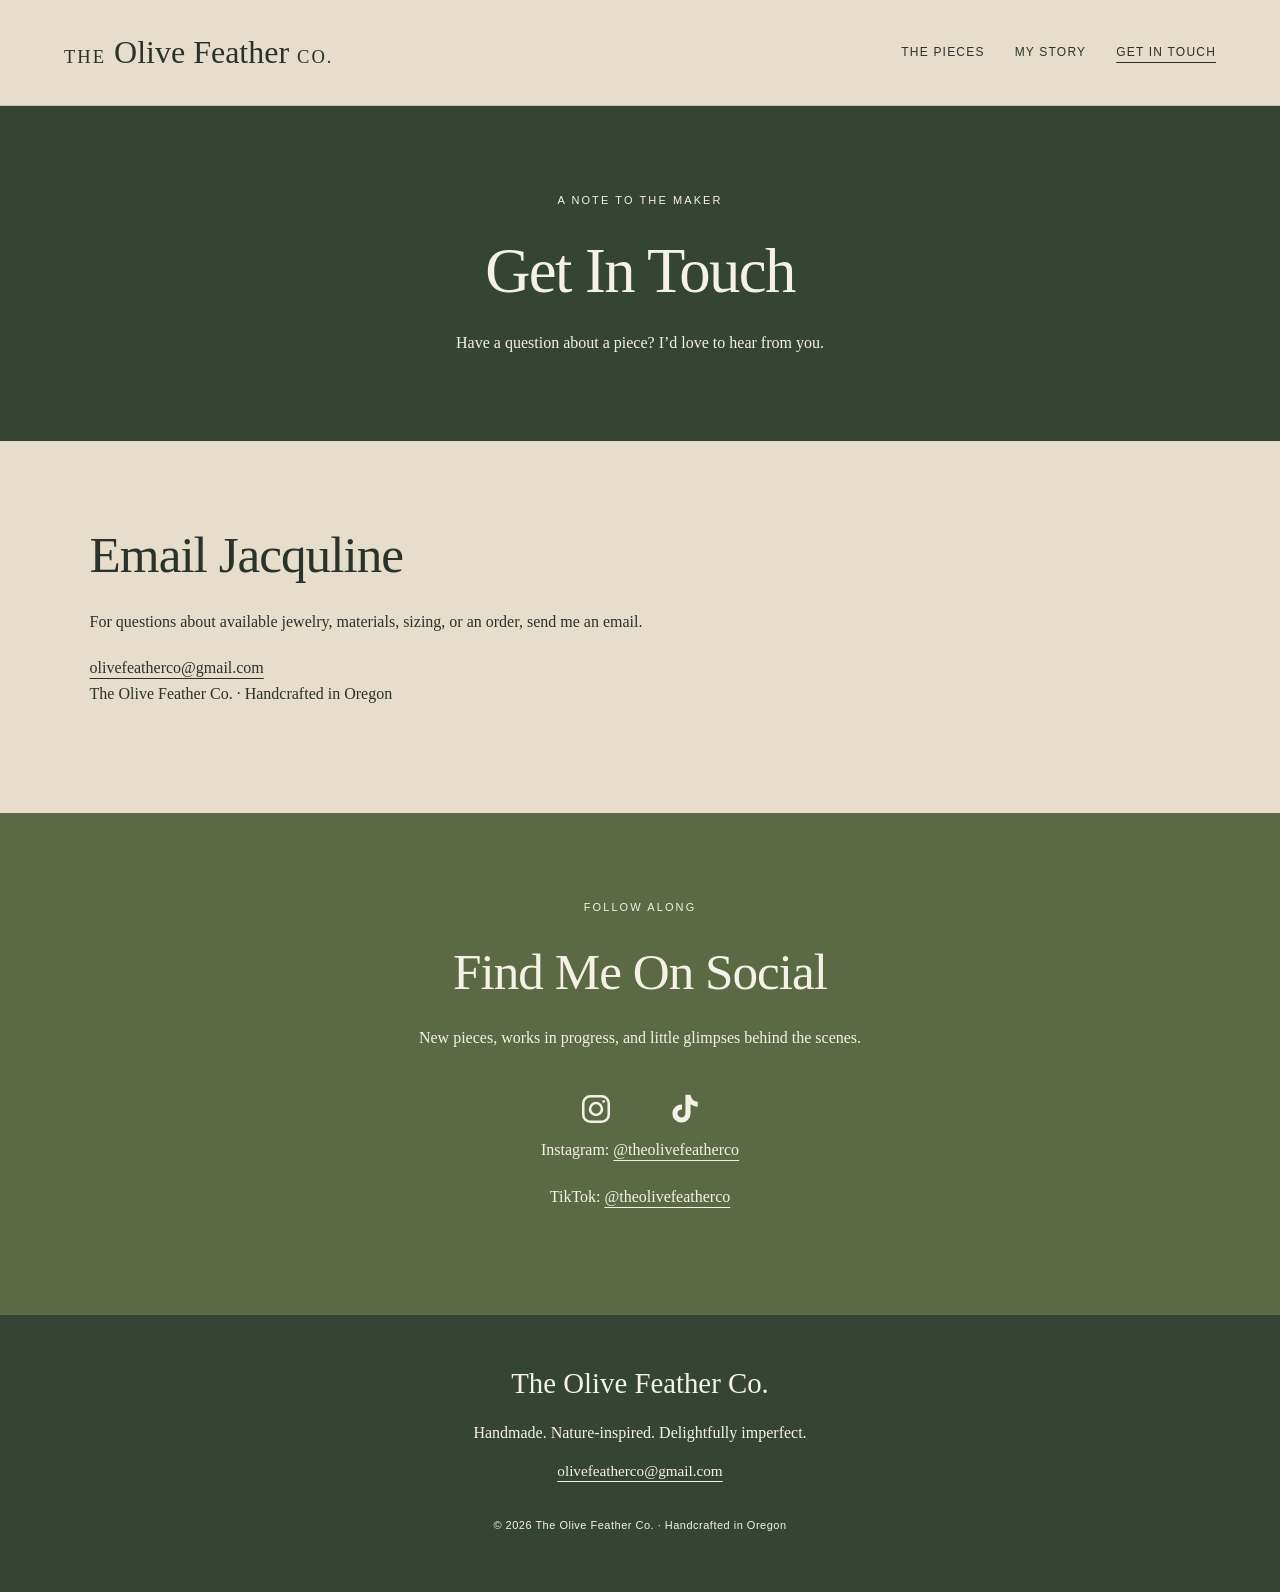
==== contact.html @ 5597ed1b "Add dedicated Get In Touch page with email and social contact links" ====
<!doctype html><html lang="en"><head><meta charset="utf-8"><meta name="viewport" content="width=device-width, initial-scale=1"><meta name="description" content="Get in touch with Jacquline at The Olive Feather Co. Email questions about handmade jewelry or follow along on Instagram and TikTok."><meta name="theme-color" content="#354535"><title>Get In Touch | The Olive Feather Co.</title><link rel="stylesheet" href="styles.css?v=20261002-contact-page"></head><body><a class="skip" href="#main">Skip to main content</a><header class="site-header"><a class="brand" href="index.html" aria-label="The Olive Feather Co. home"><span class="brand-small">THE</span> Olive Feather <span class="brand-small">CO.</span></a><nav aria-label="Main navigation"><a href="index.html#collection">The Pieces</a><a href="story.html">My Story</a><a href="contact.html" aria-current="page">Get In Touch</a></nav></header><main id="main"><section class="story-page-intro"><p class="eyebrow">A Note To The Maker</p><h1>Get In Touch</h1><p>Have a question about a piece? I’d love to hear from you.</p></section><section class="contact-details"><h2>Email Jacquline</h2><p>For questions about available jewelry, materials, sizing, or an order, send me an email.</p><a class="contact-email" href="mailto:olivefeatherco@gmail.com">olivefeatherco@gmail.com</a><p class="contact-location">The Olive Feather Co. · Handcrafted in Oregon</p></section><section class="contact"><p class="eyebrow">Follow Along</p><h2>Find Me On Social</h2><p>New pieces, works in progress, and little glimpses behind the scenes.</p><div class="contact-links">
<a href="https://www.instagram.com/theolivefeatherco/" target="_blank" rel="noopener noreferrer" aria-label="The Olive Feather Co. on Instagram">
<svg viewBox="0 0 24 24" fill="none" stroke="currentColor" stroke-width="1.8" aria-hidden="true"><rect x="3" y="3" width="18" height="18" rx="5"/><circle cx="12" cy="12" r="4.2"/><circle cx="17.4" cy="6.7" r="1" fill="currentColor" stroke="none"/></svg></a>
<a href="https://www.tiktok.com/@theolivefeatherco" target="_blank" rel="noopener noreferrer" aria-label="The Olive Feather Co. on TikTok">
<svg viewBox="0 0 24 24" fill="currentColor" aria-hidden="true"><path d="M16.6 2H13v13.2a2.8 2.8 0 1 1-2.4-2.8V8.8a6.4 6.4 0 1 0 6 6.4V8.7a8.7 8.7 0 0 0 5.1 1.7V6.8A5.1 5.1 0 0 1 16.6 2Z"/></svg></a>
</div><div class="social-handles"><p>Instagram: <a href="https://www.instagram.com/theolivefeatherco/" target="_blank" rel="noopener noreferrer">@theolivefeatherco</a></p><p>TikTok: <a href="https://www.tiktok.com/@theolivefeatherco" target="_blank" rel="noopener noreferrer">@theolivefeatherco</a></p></div></section></main><footer><a class="footer-brand" href="index.html">The Olive Feather Co.</a><p>Handmade. Nature-inspired. Delightfully imperfect.</p><a href="mailto:olivefeatherco@gmail.com">olivefeatherco@gmail.com</a><p class="copyright">© 2026 The Olive Feather Co. · Handcrafted in Oregon</p></footer></body></html>
---- styles.css ----
:root{--forest:#354535;--olive:#5B6A44;--sage:#7A8A6A;--beige:#E6DDCA;--cream:#F6F1E6;--brass:#B08A41;--ink:#293329}*{box-sizing:border-box}html{scroll-behavior:smooth;scroll-padding-top:25px}body{margin:0;background:var(--beige);color:var(--ink);font-family:Georgia,'Times New Roman',serif;line-height:1.65}img{display:block;max-width:100%}a{color:inherit;text-underline-offset:5px}a:focus-visible{outline:3px solid var(--brass);outline-offset:6px}.skip{position:absolute;top:-100px;left:16px;padding:12px;background:var(--cream);z-index:10}.skip:focus{top:16px}.site-header{padding:26px 5%;display:flex;align-items:center;justify-content:space-between;gap:24px;border-bottom:1px solid #35453530}.brand{text-decoration:none;font-size:clamp(1.5rem,2.5vw,2rem);white-space:nowrap}.brand-small{font-size:.58em;letter-spacing:2px}nav{display:flex;gap:30px}nav a{text-decoration:none;font:12px/1.5 Arial,sans-serif;letter-spacing:1.2px;padding:10px 0}nav a:hover,.text-link:hover{color:#566745}p{margin:0 0 20px}.eyebrow{font:11px/1.8 Arial,sans-serif;text-transform:uppercase;letter-spacing:2.1px;margin-bottom:25px}h1,h2,h3{font-weight:400;line-height:1.12;margin:0}h1{font-size:clamp(2.5rem,4.9vw,5rem);letter-spacing:-1.6px}h2{font-size:clamp(2.2rem,4vw,3.8rem);letter-spacing:-1px;margin-bottom:25px}h3{font-size:1.25rem}em{font-weight:400}.hero{display:grid;grid-template-columns:1fr 1fr;background:var(--forest);color:var(--cream);padding:0}.hero-copy{padding:65px 9% 65px 10%;align-self:center}.hero-description{max-width:400px;margin:28px 0;font-size:1.05rem}.hero-photo{position:relative;min-height:700px}.hero-photo img{width:100%;height:100%;position:absolute;inset:0;object-fit:cover;object-position:50% 44%}.photo-note{position:absolute;bottom:25px;left:25px;right:25px;text-align:center;font-style:italic;padding:12px;background:#293329cc;color:var(--cream)}.button{display:inline-flex;align-items:center;gap:24px;text-decoration:none;padding:16px 22px;border:1px solid #e6ddca80;font:11px/1.6 Arial,sans-serif;text-transform:uppercase;letter-spacing:1.5px}.button:hover{background:var(--beige);color:var(--forest)}.ribbon{display:flex;justify-content:center;gap:35px;padding:23px;background:var(--olive);color:var(--cream);font:11px/1.6 Arial,sans-serif;text-transform:uppercase;letter-spacing:2px}section{padding:85px 7%}.section-heading{display:flex;justify-content:space-between;align-items:flex-end;gap:50px;margin-bottom:35px}.section-heading p:last-child{max-width:340px}.section-heading h2{margin-bottom:0}.gallery{display:grid;grid-template-columns:repeat(3,minmax(0,1fr));gap:38px 26px}figure{margin:0}figure img{width:100%;height:auto;aspect-ratio:4/5;object-fit:cover}figcaption{padding:18px 0;border-bottom:1px solid #35453540}figcaption h3{font-size:1.2rem}figcaption p{margin:8px 0 0;font-size:.9rem}.gallery-note{padding:40px 28px;background:var(--olive);color:var(--cream);display:flex;flex-direction:column;justify-content:center}.gallery-note h3{font-size:2.6rem;margin-bottom:25px}.text-link{font-size:.95rem}.gallery-note .text-link:hover{color:var(--beige)}.process{background:var(--forest);color:var(--cream);text-align:center}.process p:not(.eyebrow){max-width:650px;margin:20px auto}.maker{display:grid;grid-template-columns:.85fr 1fr;align-items:center;gap:9%;background:#d5cbb6}.portrait{min-width:0;max-width:360px;justify-self:center}.portrait img{width:100%;height:auto;max-height:480px;object-fit:contain;border-radius:8px}.maker-copy{max-width:510px}.brand-story{display:grid;grid-template-columns:1fr .5fr;align-items:center;gap:8%}.brand-story>div{max-width:640px}.duck{width:270px;max-height:290px;object-fit:contain;justify-self:center}.contact{background:var(--olive);color:var(--cream);text-align:center}.contact>p{max-width:600px;margin-left:auto;margin-right:auto}.contact-links{display:flex;justify-content:center;flex-wrap:wrap;gap:32px;margin-top:30px}.contact-links a{font:12px/1.7 Arial,sans-serif;padding:8px;letter-spacing:1px}footer{padding:45px 7%;text-align:center;background:var(--forest);color:var(--cream)}.footer-brand{font-size:1.8rem;text-decoration:none}footer p{margin:12px 0}footer>a:not(.footer-brand){font-size:.95rem}.copyright{font:11px/1.7 Arial,sans-serif;padding-top:20px;letter-spacing:.5px}@media(min-width:1500px){.hero-copy{padding-left:14%}.hero-photo{min-height:780px}}@media(max-width:950px){.site-header{flex-direction:column;gap:10px}.hero-copy{padding:45px 8%}.hero-photo{min-height:590px}h1{font-size:clamp(2.3rem,5vw,3.5rem)}.gallery{grid-template-columns:repeat(2,minmax(0,1fr))}.section-heading{gap:25px}}@media(max-width:600px){.brand{font-size:1.8rem}nav{gap:22px}.hero{grid-template-columns:1fr}.hero-copy{padding:48px 7%}h1{font-size:clamp(2.5rem,9.5vw,3.5rem)}.desktop-break{display:none}.hero-photo{min-height:0;aspect-ratio:4/5}.hero-photo img{object-position:50% 42%}.ribbon{gap:12px;padding:18px 10px;font-size:9px;letter-spacing:.7px}.section-heading{display:block}.section-heading>p{margin-top:22px}section{padding:55px 6%}.gallery{gap:28px 16px}.gallery-note{grid-column:1/-1;padding:30px}.gallery-note h3{font-size:2.3rem}figcaption h3{font-size:1.05rem}figcaption p{font-size:.8rem}.maker{grid-template-columns:1fr;gap:35px}.portrait{width:min(100%,240px);margin:0 auto}.portrait img{height:auto;max-height:320px}.brand-story{grid-template-columns:1fr;gap:25px}.duck{width:170px}.contact-links{gap:15px}footer>a:not(.footer-brand){overflow-wrap:anywhere}}@media(prefers-reduced-motion:reduce){html{scroll-behavior:auto}}


/* A quieter portrait and alternating, organically framed product stories. */
.portrait img{width:100%;height:auto;aspect-ratio:1;object-fit:cover;object-position:50% 65%;border-radius:0}
.gallery{display:flex;flex-direction:column;gap:56px;max-width:980px;margin:0 auto}
.gallery figure{display:grid;grid-template-columns:minmax(0,1fr) minmax(0,1fr);align-items:center;gap:9%}
.gallery figure img{width:100%;height:auto;aspect-ratio:4/5;object-fit:cover;border-radius:39% 45% 37% 43% / 28% 34% 37% 32%}
.gallery figure:nth-of-type(even) img{grid-column:2;grid-row:1;border-radius:44% 36% 46% 38% / 34% 29% 32% 38%}
.gallery figure:nth-of-type(even) figcaption{grid-column:1;grid-row:1}
.gallery figure:nth-of-type(3n) img{border-radius:36% 43% 39% 46% / 33% 28% 38% 31%}
.gallery figcaption{border:0;padding:20px 0}
.gallery figcaption h3{font-size:clamp(1.4rem,2.6vw,2.2rem);line-height:1.2}
.gallery figcaption p{font-size:1rem;line-height:1.7;margin-top:16px;max-width:320px}
.gallery-note{align-self:center;max-width:620px;width:100%;padding:40px;border-radius:30px 42px 34px 24px}
@media(max-width:600px){
 .gallery{gap:36px}
 .gallery figure{grid-template-columns:minmax(0,1.1fr) minmax(0,1fr);gap:7%}
 .gallery figure:nth-of-type(even){grid-template-columns:minmax(0,1fr) minmax(0,1.1fr)}
 .gallery figcaption{padding:8px 0}
 .gallery figcaption h3{font-size:clamp(1rem,4.4vw,1.3rem)}
 .gallery figcaption p{font-size:.85rem;line-height:1.5;margin-top:10px}
 .gallery-note{padding:28px}
 .portrait img{max-height:240px}
}

/* A lighter beige distinguishes the frame from the page background. */
.gallery figure img{border:5mm solid #F0E7D6;box-shadow:0 0 0 1px #35453518}
/* Warm brown-orange frames follow each organic photo contour. */
.gallery figure img{border:2mm solid #A66B46;box-shadow:0 0 0 1px #35453518}

.contact-links a{display:inline-flex;align-items:center;justify-content:center;width:56px;height:56px;padding:10px;text-decoration:none;border-radius:50%}.contact-links svg{display:block;width:34px;height:34px}.contact-links a:hover{background:#f6f1e620}

.site-header nav a{text-transform:uppercase}.site-header nav a[aria-current=page]{text-decoration:underline;text-underline-offset:6px}.story-page-intro{background:var(--forest);color:var(--cream);text-align:center}.story-page-intro p:last-child{margin:24px auto 0;max-width:500px}.story-back{text-align:center;padding-top:0}@media(max-width:360px){nav{gap:14px}nav a{font-size:10px;letter-spacing:.8px}}
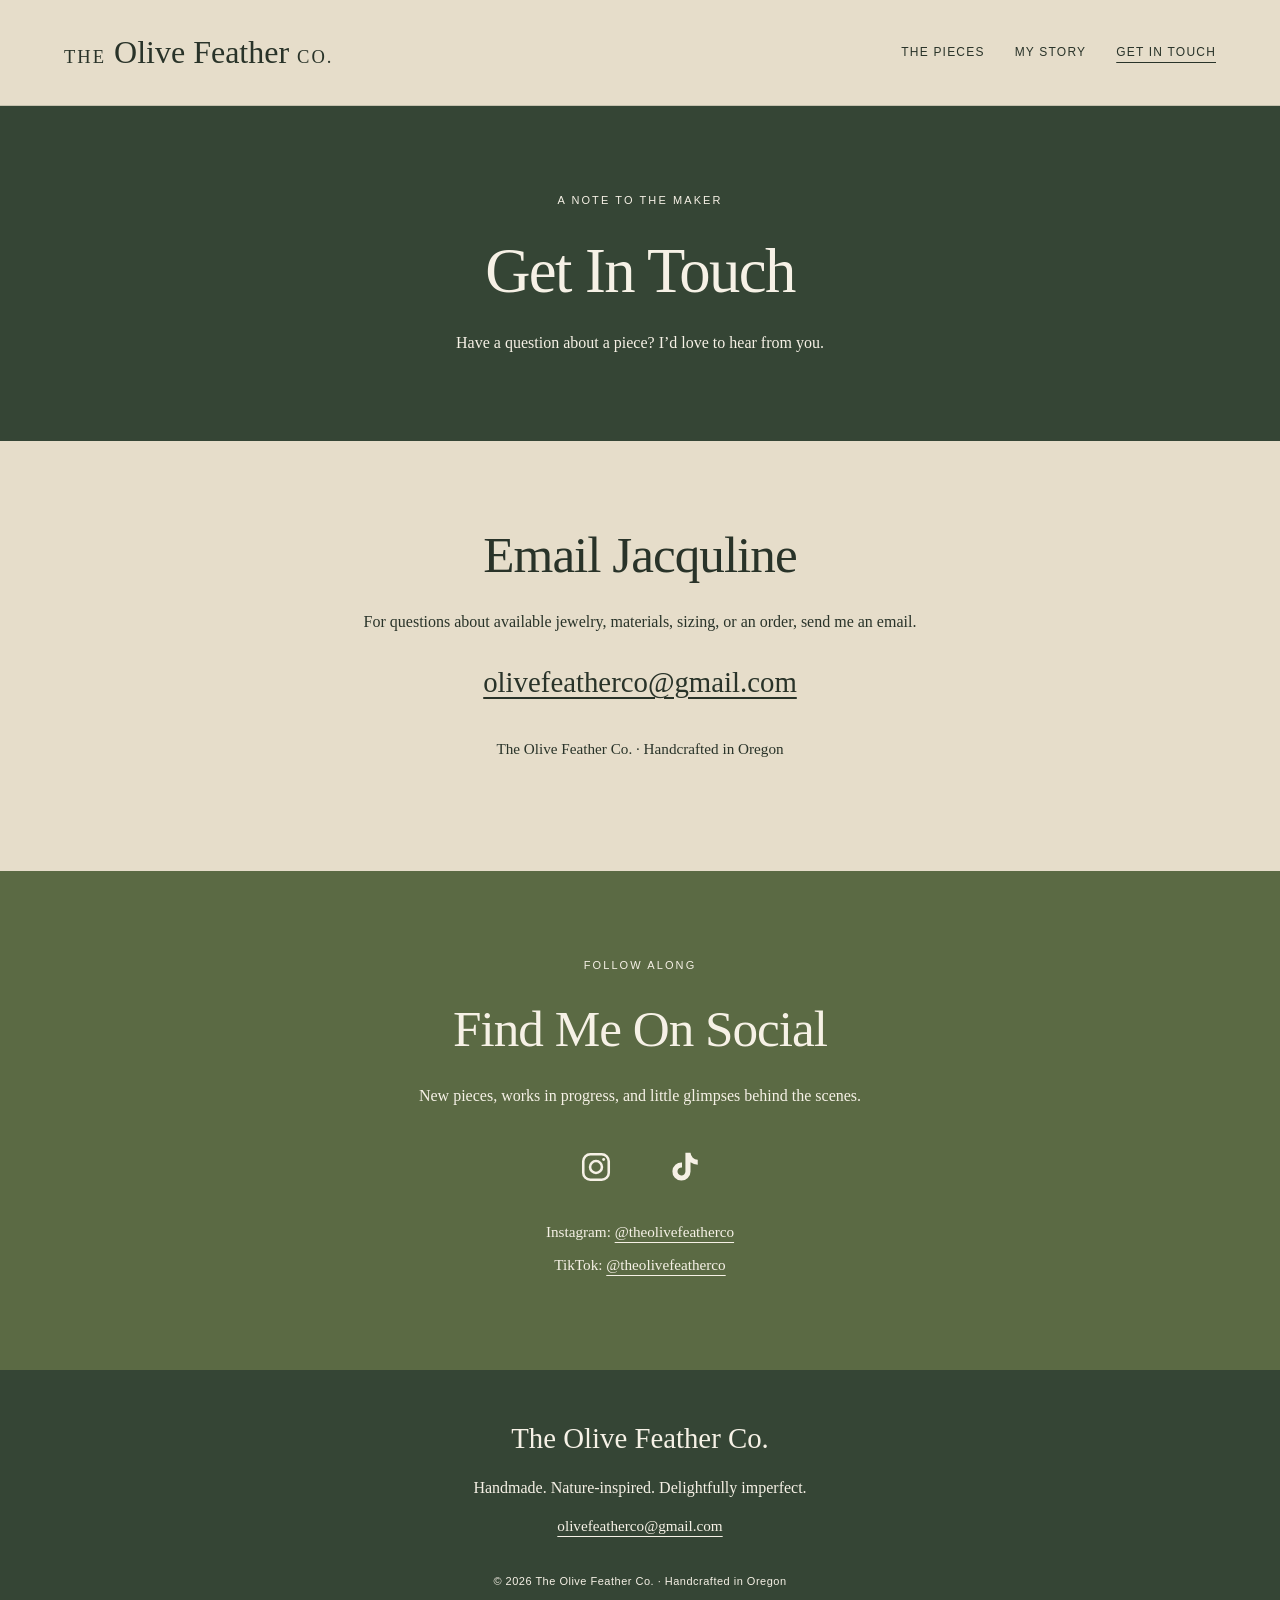
==== commit 3e63bd06: "Refresh contact navigation with direct versioned page URL" ====
--- a/contact.html
+++ b/contact.html
@@ -1,4 +1,4 @@
-<!doctype html><html lang="en"><head><meta charset="utf-8"><meta name="viewport" content="width=device-width, initial-scale=1"><meta name="description" content="Get in touch with Jacquline at The Olive Feather Co. Email questions about handmade jewelry or follow along on Instagram and TikTok."><meta name="theme-color" content="#354535"><title>Get In Touch | The Olive Feather Co.</title><link rel="stylesheet" href="styles.css?v=20261002-contact-page"></head><body><a class="skip" href="#main">Skip to main content</a><header class="site-header"><a class="brand" href="index.html" aria-label="The Olive Feather Co. home"><span class="brand-small">THE</span> Olive Feather <span class="brand-small">CO.</span></a><nav aria-label="Main navigation"><a href="index.html#collection">The Pieces</a><a href="story.html">My Story</a><a href="contact.html" aria-current="page">Get In Touch</a></nav></header><main id="main"><section class="story-page-intro"><p class="eyebrow">A Note To The Maker</p><h1>Get In Touch</h1><p>Have a question about a piece? I’d love to hear from you.</p></section><section class="contact-details"><h2>Email Jacquline</h2><p>For questions about available jewelry, materials, sizing, or an order, send me an email.</p><a class="contact-email" href="mailto:olivefeatherco@gmail.com">olivefeatherco@gmail.com</a><p class="contact-location">The Olive Feather Co. · Handcrafted in Oregon</p></section><section class="contact"><p class="eyebrow">Follow Along</p><h2>Find Me On Social</h2><p>New pieces, works in progress, and little glimpses behind the scenes.</p><div class="contact-links">
+<!doctype html><html lang="en"><head><meta charset="utf-8"><meta name="viewport" content="width=device-width, initial-scale=1"><meta name="description" content="Get in touch with Jacquline at The Olive Feather Co. Email questions about handmade jewelry or follow along on Instagram and TikTok."><meta name="theme-color" content="#354535"><title>Get In Touch | The Olive Feather Co.</title><link rel="stylesheet" href="styles.css?v=20261002-contact-page"></head><body><a class="skip" href="#main">Skip to main content</a><header class="site-header"><a class="brand" href="index.html" aria-label="The Olive Feather Co. home"><span class="brand-small">THE</span> Olive Feather <span class="brand-small">CO.</span></a><nav aria-label="Main navigation"><a href="index.html#collection">The Pieces</a><a href="story.html">My Story</a><a href="/contact.html?v=20261002-contact-refresh" aria-current="page">Get In Touch</a></nav></header><main id="main"><section class="story-page-intro"><p class="eyebrow">A Note To The Maker</p><h1>Get In Touch</h1><p>Have a question about a piece? I’d love to hear from you.</p></section><section class="contact-details"><h2>Email Jacquline</h2><p>For questions about available jewelry, materials, sizing, or an order, send me an email.</p><a class="contact-email" href="mailto:olivefeatherco@gmail.com">olivefeatherco@gmail.com</a><p class="contact-location">The Olive Feather Co. · Handcrafted in Oregon</p></section><section class="contact"><p class="eyebrow">Follow Along</p><h2>Find Me On Social</h2><p>New pieces, works in progress, and little glimpses behind the scenes.</p><div class="contact-links">
 <a href="https://www.instagram.com/theolivefeatherco/" target="_blank" rel="noopener noreferrer" aria-label="The Olive Feather Co. on Instagram">
 <svg viewBox="0 0 24 24" fill="none" stroke="currentColor" stroke-width="1.8" aria-hidden="true"><rect x="3" y="3" width="18" height="18" rx="5"/><circle cx="12" cy="12" r="4.2"/><circle cx="17.4" cy="6.7" r="1" fill="currentColor" stroke="none"/></svg></a>
 <a href="https://www.tiktok.com/@theolivefeatherco" target="_blank" rel="noopener noreferrer" aria-label="The Olive Feather Co. on TikTok">
--- a/styles.css
+++ b/styles.css
@@ -32,3 +32,5 @@
 .contact-links a{display:inline-flex;align-items:center;justify-content:center;width:56px;height:56px;padding:10px;text-decoration:none;border-radius:50%}.contact-links svg{display:block;width:34px;height:34px}.contact-links a:hover{background:#f6f1e620}
 
 .site-header nav a{text-transform:uppercase}.site-header nav a[aria-current=page]{text-decoration:underline;text-underline-offset:6px}.story-page-intro{background:var(--forest);color:var(--cream);text-align:center}.story-page-intro p:last-child{margin:24px auto 0;max-width:500px}.story-back{text-align:center;padding-top:0}@media(max-width:360px){nav{gap:14px}nav a{font-size:10px;letter-spacing:.8px}}
+
+.contact-details{text-align:center}.contact-details>p{max-width:560px;margin:0 auto 24px}.contact-email{display:inline-block;font-size:clamp(1.15rem,4vw,1.8rem);overflow-wrap:anywhere;max-width:100%}.contact-details .contact-location{margin-top:30px;font-size:.95rem}.social-handles{margin-top:24px}.social-handles p{margin:8px 0;font-size:.95rem}
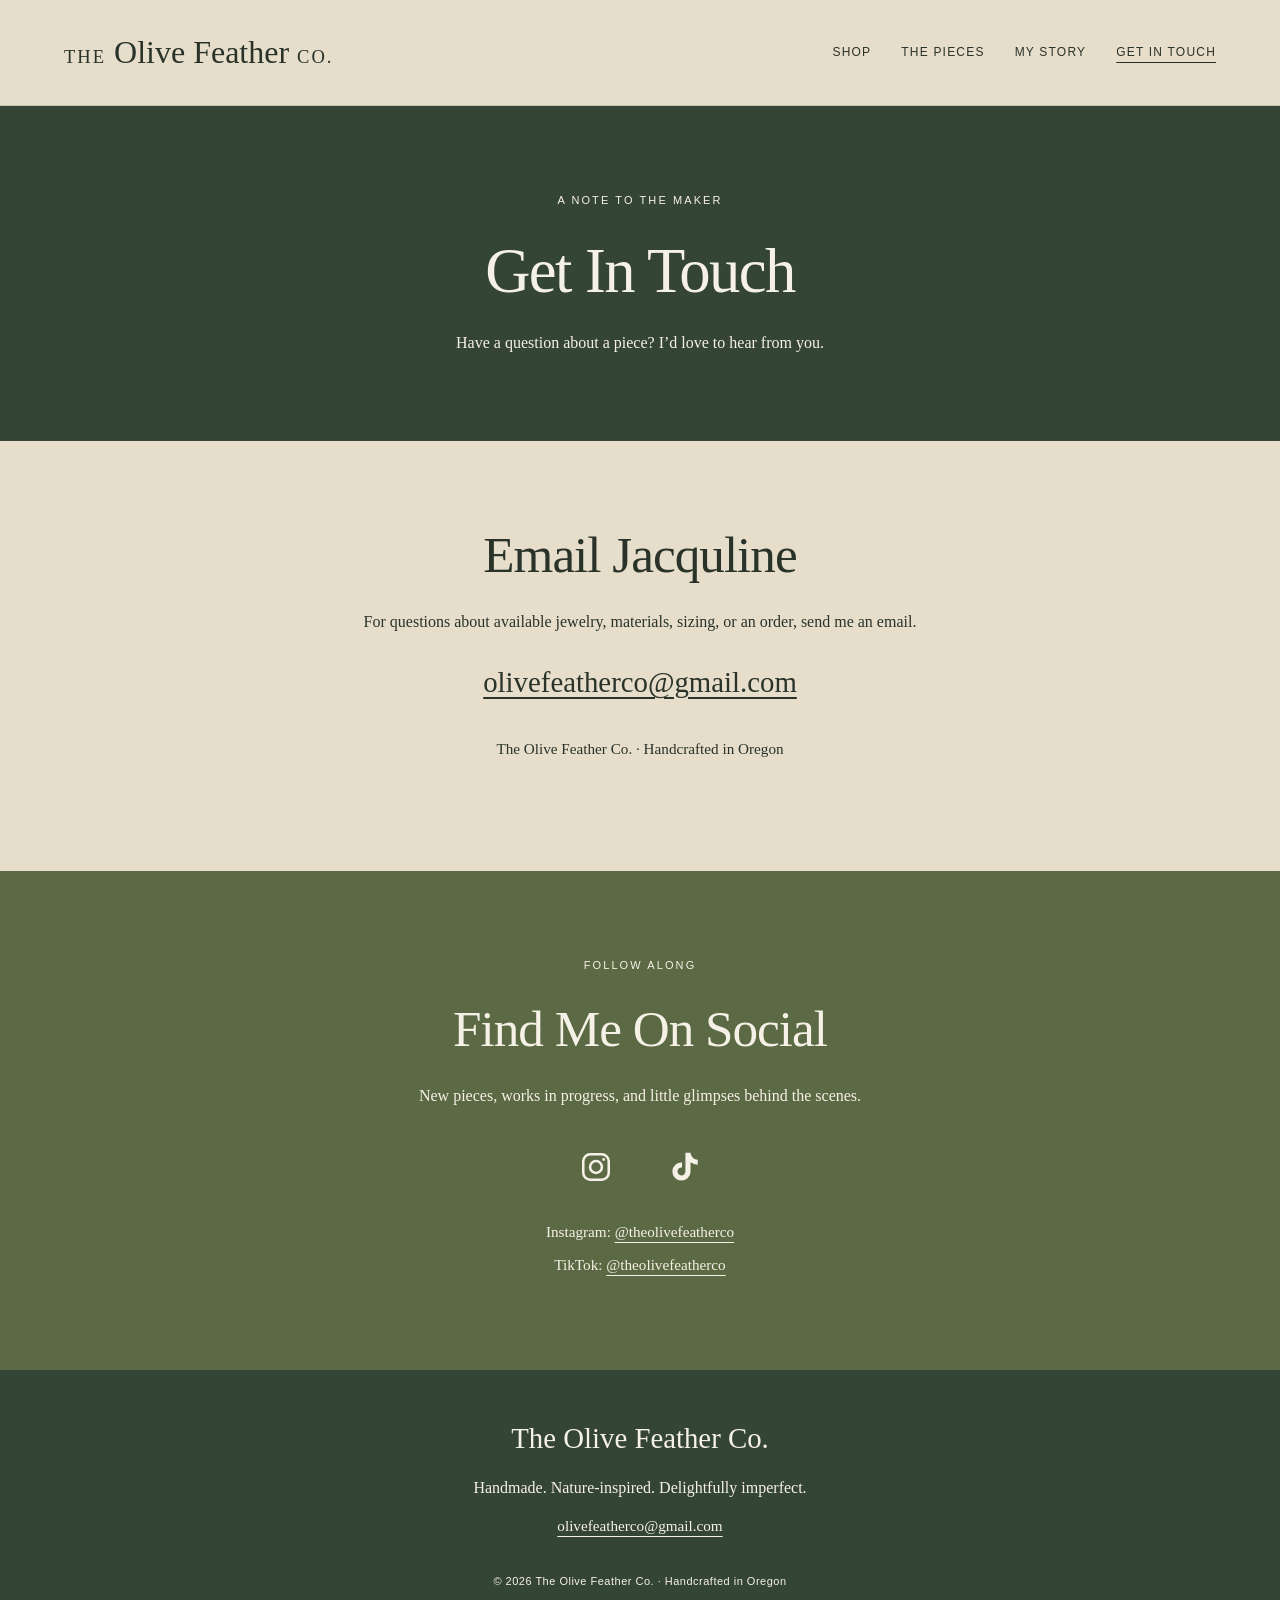
==== commit b49d310b: "Add direct Square shop link to main navigation" ====
--- a/contact.html
+++ b/contact.html
@@ -1,6 +1,7 @@
-<!doctype html><html lang="en"><head><meta charset="utf-8"><meta name="viewport" content="width=device-width, initial-scale=1"><meta name="description" content="Get in touch with Jacquline at The Olive Feather Co. Email questions about handmade jewelry or follow along on Instagram and TikTok."><meta name="theme-color" content="#354535"><title>Get In Touch | The Olive Feather Co.</title><link rel="stylesheet" href="styles.css?v=20261002-contact-page"></head><body><a class="skip" href="#main">Skip to main content</a><header class="site-header"><a class="brand" href="index.html" aria-label="The Olive Feather Co. home"><span class="brand-small">THE</span> Olive Feather <span class="brand-small">CO.</span></a><nav aria-label="Main navigation"><a href="index.html#collection">The Pieces</a><a href="story.html">My Story</a><a href="/contact.html?v=20261002-contact-refresh" aria-current="page">Get In Touch</a></nav></header><main id="main"><section class="story-page-intro"><p class="eyebrow">A Note To The Maker</p><h1>Get In Touch</h1><p>Have a question about a piece? I’d love to hear from you.</p></section><section class="contact-details"><h2>Email Jacquline</h2><p>For questions about available jewelry, materials, sizing, or an order, send me an email.</p><a class="contact-email" href="mailto:olivefeatherco@gmail.com">olivefeatherco@gmail.com</a><p class="contact-location">The Olive Feather Co. · Handcrafted in Oregon</p></section><section class="contact"><p class="eyebrow">Follow Along</p><h2>Find Me On Social</h2><p>New pieces, works in progress, and little glimpses behind the scenes.</p><div class="contact-links">
+<!doctype html><html lang="en"><head><meta charset="utf-8"><meta name="viewport" content="width=device-width, initial-scale=1"><meta name="description" content="Get in touch with Jacquline at The Olive Feather Co. Email questions about handmade jewelry or follow along on Instagram and TikTok."><meta name="theme-color" content="#354535"><title>Get In Touch | The Olive Feather Co.</title><link rel="stylesheet" href="styles.css?v=20261002-contact-page"></head><body><a class="skip" href="#main">Skip to main content</a><header class="site-header"><a class="brand" href="index.html" aria-label="The Olive Feather Co. home"><span class="brand-small">THE</span> Olive Feather <span class="brand-small">CO.</span></a><nav aria-label="Main navigation"><a href="https://the-olive-feather-co.square.site" target="_blank" rel="noopener noreferrer">SHOP</a><a href="index.html#collection">The Pieces</a><a href="story.html">My Story</a><a href="/contact.html?v=20261002-contact-refresh" aria-current="page">Get In Touch</a></nav></header><main id="main"><section class="story-page-intro"><p class="eyebrow">A Note To The Maker</p><h1>Get In Touch</h1><p>Have a question about a piece? I’d love to hear from you.</p></section><section class="contact-details"><h2>Email Jacquline</h2><p>For questions about available jewelry, materials, sizing, or an order, send me an email.</p><a class="contact-email" href="mailto:olivefeatherco@gmail.com">olivefeatherco@gmail.com</a><p class="contact-location">The Olive Feather Co. · Handcrafted in Oregon</p></section><section class="contact"><p class="eyebrow">Follow Along</p><h2>Find Me On Social</h2><p>New pieces, works in progress, and little glimpses behind the scenes.</p><div class="contact-links">
 <a href="https://www.instagram.com/theolivefeatherco/" target="_blank" rel="noopener noreferrer" aria-label="The Olive Feather Co. on Instagram">
 <svg viewBox="0 0 24 24" fill="none" stroke="currentColor" stroke-width="1.8" aria-hidden="true"><rect x="3" y="3" width="18" height="18" rx="5"/><circle cx="12" cy="12" r="4.2"/><circle cx="17.4" cy="6.7" r="1" fill="currentColor" stroke="none"/></svg></a>
 <a href="https://www.tiktok.com/@theolivefeatherco" target="_blank" rel="noopener noreferrer" aria-label="The Olive Feather Co. on TikTok">
 <svg viewBox="0 0 24 24" fill="currentColor" aria-hidden="true"><path d="M16.6 2H13v13.2a2.8 2.8 0 1 1-2.4-2.8V8.8a6.4 6.4 0 1 0 6 6.4V8.7a8.7 8.7 0 0 0 5.1 1.7V6.8A5.1 5.1 0 0 1 16.6 2Z"/></svg></a>
-</div><div class="social-handles"><p>Instagram: <a href="https://www.instagram.com/theolivefeatherco/" target="_blank" rel="noopener noreferrer">@theolivefeatherco</a></p><p>TikTok: <a href="https://www.tiktok.com/@theolivefeatherco" target="_blank" rel="noopener noreferrer">@theolivefeatherco</a></p></div></section></main><footer><a class="footer-brand" href="index.html">The Olive Feather Co.</a><p>Handmade. Nature-inspired. Delightfully imperfect.</p><a href="mailto:olivefeatherco@gmail.com">olivefeatherco@gmail.com</a><p class="copyright">© 2026 The Olive Feather Co. · Handcrafted in Oregon</p></footer></body></html>+</div><div class="social-handles"><p>Instagram: <a href="https://www.instagram.com/theolivefeatherco/" target="_blank" rel="noopener noreferrer">@theolivefeatherco</a></p><p>TikTok: <a href="https://www.tiktok.com/@theolivefeatherco" target="_blank" rel="noopener noreferrer">@theolivefeatherco</a></p></div></section></main><footer><a class="footer-brand" href="index.html">The Olive Feather Co.</a><p>Handmade. Nature-inspired. Delightfully imperfect.</p><a href="mailto:olivefeatherco@gmail.com">olivefeatherco@gmail.com</a><p class="copyright">© 2026 The Olive Feather Co. · Handcrafted in Oregon</p></footer><!-- Cloudflare Web Analytics --><script type='module' src='https://static.cloudflareinsights.com/beacon.min.js' data-cf-beacon='{"token": "e439f3d242d546c09e3ed19f95e66445"}'></script><!-- End Cloudflare Web Analytics -->
+</body></html>
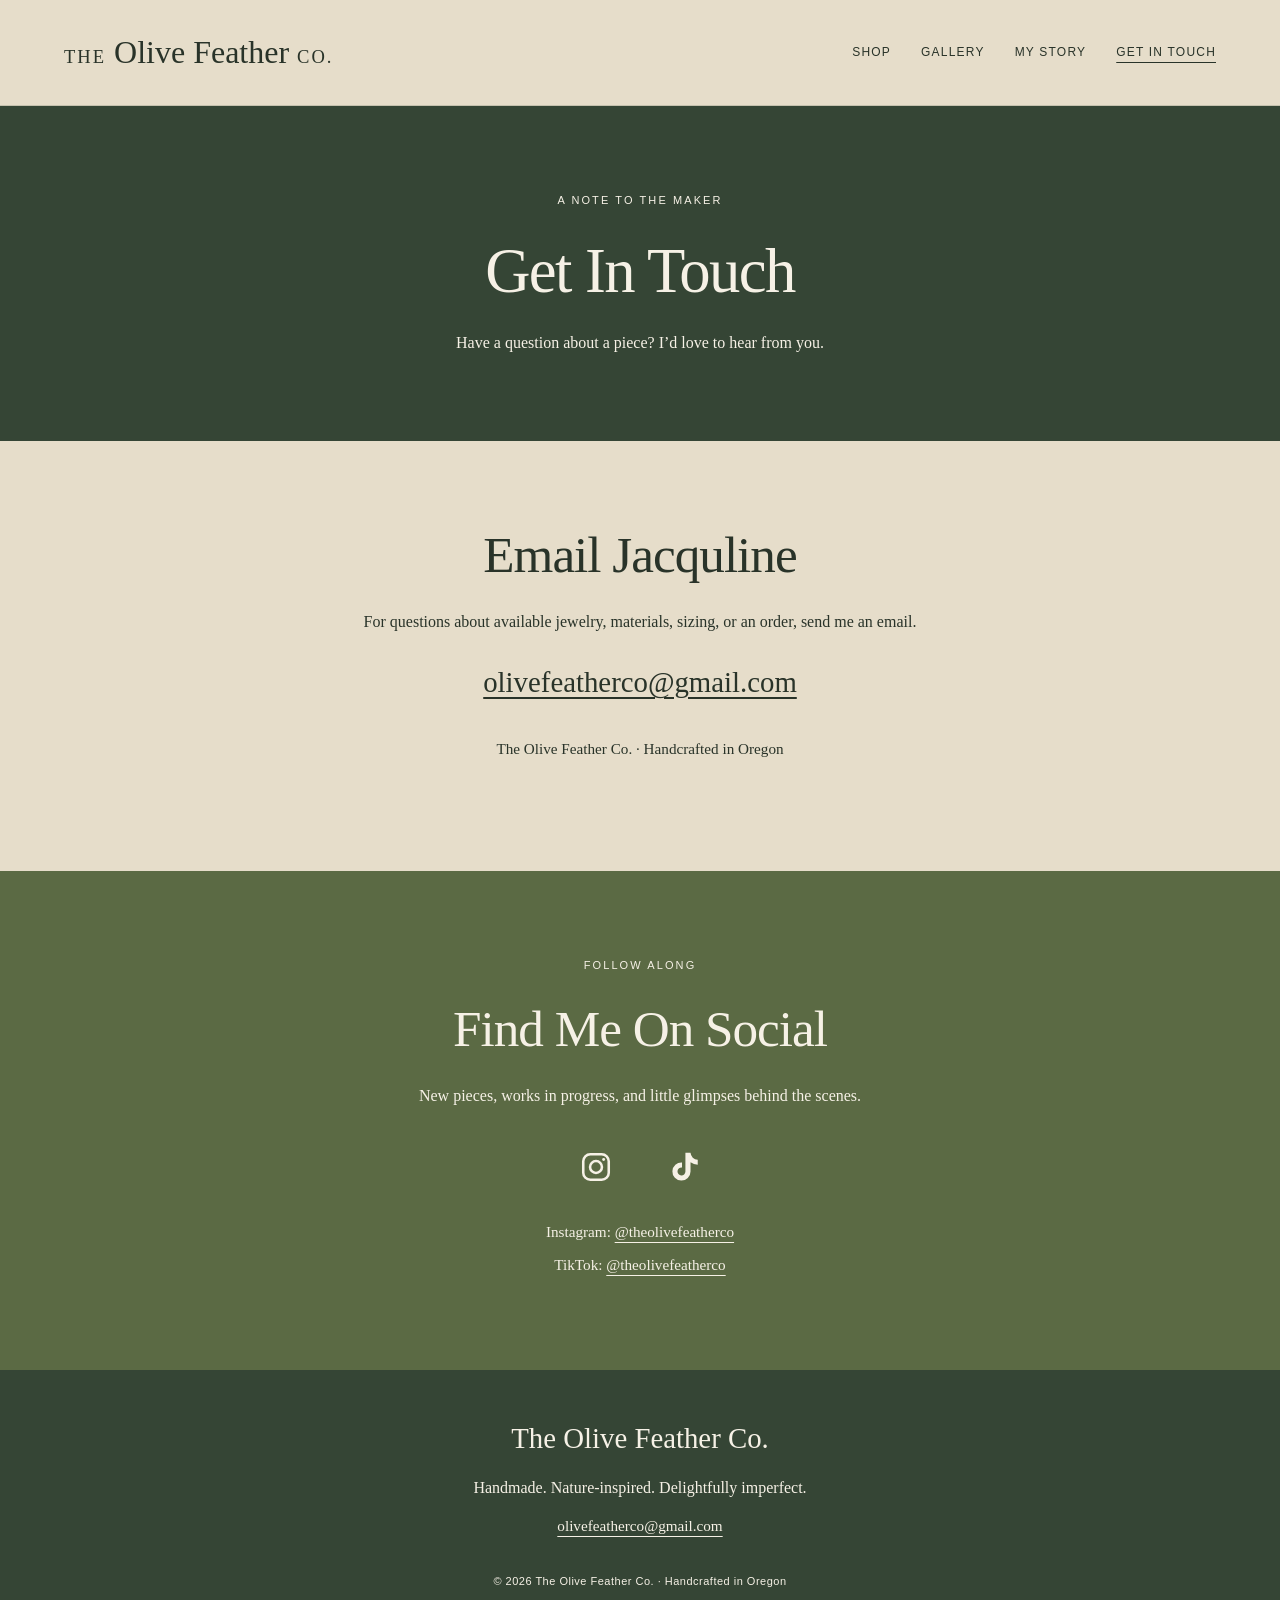
==== commit 715da7b9: "Link gallery and send shoppers directly to all Square listings" ====
--- a/contact.html
+++ b/contact.html
@@ -1,4 +1,4 @@
-<!doctype html><html lang="en"><head><meta charset="utf-8"><meta name="viewport" content="width=device-width, initial-scale=1"><meta name="description" content="Get in touch with Jacquline at The Olive Feather Co. Email questions about handmade jewelry or follow along on Instagram and TikTok."><meta name="theme-color" content="#354535"><title>Get In Touch | The Olive Feather Co.</title><link rel="stylesheet" href="styles.css?v=20261002-contact-page"></head><body><a class="skip" href="#main">Skip to main content</a><header class="site-header"><a class="brand" href="index.html" aria-label="The Olive Feather Co. home"><span class="brand-small">THE</span> Olive Feather <span class="brand-small">CO.</span></a><nav aria-label="Main navigation"><a href="https://the-olive-feather-co.square.site" target="_blank" rel="noopener noreferrer">SHOP</a><a href="index.html#collection">The Pieces</a><a href="story.html">My Story</a><a href="/contact.html?v=20261002-contact-refresh" aria-current="page">Get In Touch</a></nav></header><main id="main"><section class="story-page-intro"><p class="eyebrow">A Note To The Maker</p><h1>Get In Touch</h1><p>Have a question about a piece? I’d love to hear from you.</p></section><section class="contact-details"><h2>Email Jacquline</h2><p>For questions about available jewelry, materials, sizing, or an order, send me an email.</p><a class="contact-email" href="mailto:olivefeatherco@gmail.com">olivefeatherco@gmail.com</a><p class="contact-location">The Olive Feather Co. · Handcrafted in Oregon</p></section><section class="contact"><p class="eyebrow">Follow Along</p><h2>Find Me On Social</h2><p>New pieces, works in progress, and little glimpses behind the scenes.</p><div class="contact-links">
+<!doctype html><html lang="en"><head><meta charset="utf-8"><meta name="viewport" content="width=device-width, initial-scale=1"><meta name="description" content="Get in touch with Jacquline at The Olive Feather Co. Email questions about handmade jewelry or follow along on Instagram and TikTok."><meta name="theme-color" content="#354535"><title>Get In Touch | The Olive Feather Co.</title><link rel="stylesheet" href="styles.css?v=20261002-contact-page"></head><body><a class="skip" href="#main">Skip to main content</a><header class="site-header"><a class="brand" href="index.html" aria-label="The Olive Feather Co. home"><span class="brand-small">THE</span> Olive Feather <span class="brand-small">CO.</span></a><nav aria-label="Main navigation"><a href="https://the-olive-feather-co.square.site/s/shop" target="_blank" rel="noopener noreferrer">SHOP</a><a href="gallery.html">Gallery</a><a href="story.html">My Story</a><a href="/contact.html?v=20261002-contact-refresh" aria-current="page">Get In Touch</a></nav></header><main id="main"><section class="story-page-intro"><p class="eyebrow">A Note To The Maker</p><h1>Get In Touch</h1><p>Have a question about a piece? I’d love to hear from you.</p></section><section class="contact-details"><h2>Email Jacquline</h2><p>For questions about available jewelry, materials, sizing, or an order, send me an email.</p><a class="contact-email" href="mailto:olivefeatherco@gmail.com">olivefeatherco@gmail.com</a><p class="contact-location">The Olive Feather Co. · Handcrafted in Oregon</p></section><section class="contact"><p class="eyebrow">Follow Along</p><h2>Find Me On Social</h2><p>New pieces, works in progress, and little glimpses behind the scenes.</p><div class="contact-links">
 <a href="https://www.instagram.com/theolivefeatherco/" target="_blank" rel="noopener noreferrer" aria-label="The Olive Feather Co. on Instagram">
 <svg viewBox="0 0 24 24" fill="none" stroke="currentColor" stroke-width="1.8" aria-hidden="true"><rect x="3" y="3" width="18" height="18" rx="5"/><circle cx="12" cy="12" r="4.2"/><circle cx="17.4" cy="6.7" r="1" fill="currentColor" stroke="none"/></svg></a>
 <a href="https://www.tiktok.com/@theolivefeatherco" target="_blank" rel="noopener noreferrer" aria-label="The Olive Feather Co. on TikTok">
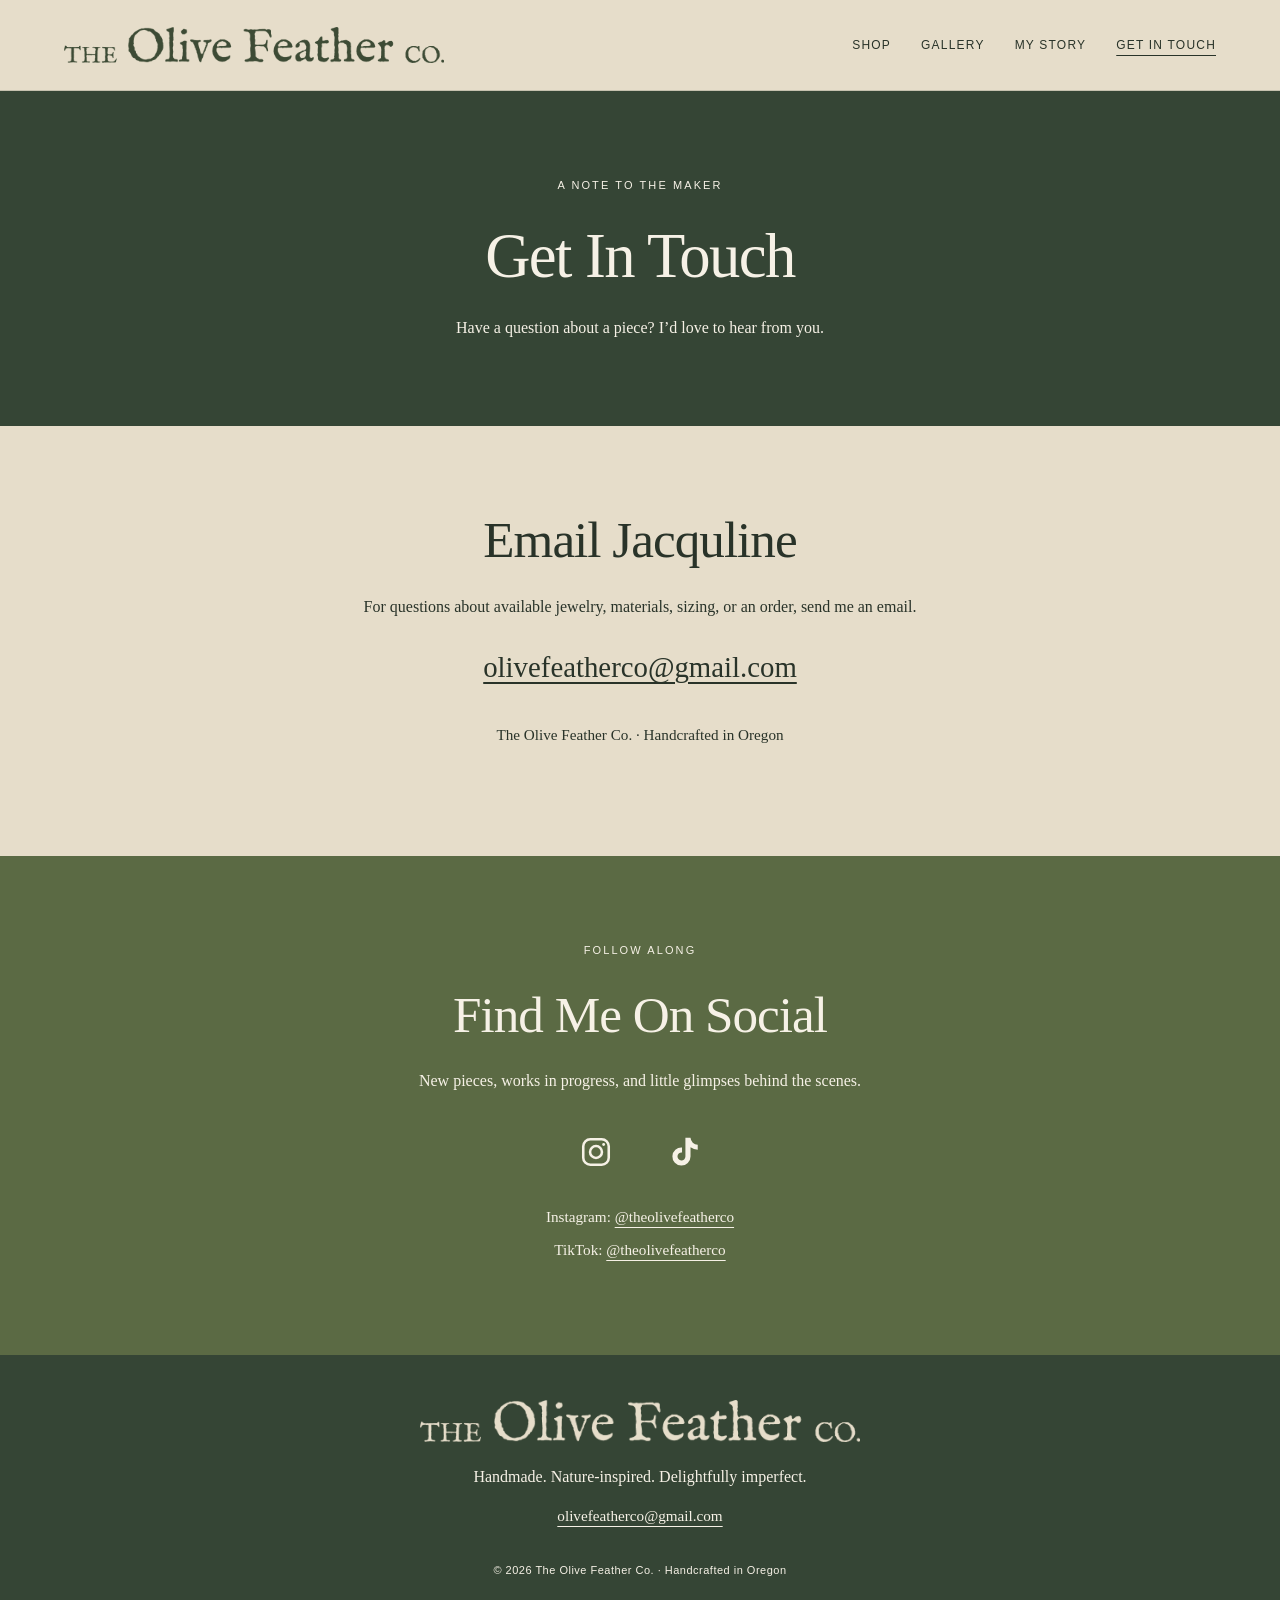
==== commit c70f7a46: "Use supplied green and cream wordmarks across website headers and footers" ====
--- a/contact.html
+++ b/contact.html
@@ -1,7 +1,7 @@
-<!doctype html><html lang="en"><head><meta charset="utf-8"><meta name="viewport" content="width=device-width, initial-scale=1"><meta name="description" content="Get in touch with Jacquline at The Olive Feather Co. Email questions about handmade jewelry or follow along on Instagram and TikTok."><meta name="theme-color" content="#354535"><title>Get In Touch | The Olive Feather Co.</title><link rel="stylesheet" href="styles.css?v=20261002-contact-page"></head><body><a class="skip" href="#main">Skip to main content</a><header class="site-header"><a class="brand" href="index.html" aria-label="The Olive Feather Co. home"><span class="brand-small">THE</span> Olive Feather <span class="brand-small">CO.</span></a><nav aria-label="Main navigation"><a href="https://the-olive-feather-co.square.site/s/shop" target="_blank" rel="noopener noreferrer">SHOP</a><a href="gallery.html">Gallery</a><a href="story.html">My Story</a><a href="/contact.html?v=20261002-contact-refresh" aria-current="page">Get In Touch</a></nav></header><main id="main"><section class="story-page-intro"><p class="eyebrow">A Note To The Maker</p><h1>Get In Touch</h1><p>Have a question about a piece? I’d love to hear from you.</p></section><section class="contact-details"><h2>Email Jacquline</h2><p>For questions about available jewelry, materials, sizing, or an order, send me an email.</p><a class="contact-email" href="mailto:olivefeatherco@gmail.com">olivefeatherco@gmail.com</a><p class="contact-location">The Olive Feather Co. · Handcrafted in Oregon</p></section><section class="contact"><p class="eyebrow">Follow Along</p><h2>Find Me On Social</h2><p>New pieces, works in progress, and little glimpses behind the scenes.</p><div class="contact-links">
+<!doctype html><html lang="en"><head><meta charset="utf-8"><meta name="viewport" content="width=device-width, initial-scale=1"><meta name="description" content="Get in touch with Jacquline at The Olive Feather Co. Email questions about handmade jewelry or follow along on Instagram and TikTok."><meta name="theme-color" content="#354535"><title>Get In Touch | The Olive Feather Co.</title><link rel="stylesheet" href="styles.css?v=20261015-wordmarks"></head><body><a class="skip" href="#main">Skip to main content</a><header class="site-header"><a class="brand" href="index.html" aria-label="The Olive Feather Co. home"><img class="brand-wordmark" src="images/wordmark-green.png" alt="The Olive Feather Co." width="2048" height="195"></a><nav aria-label="Main navigation"><a href="https://the-olive-feather-co.square.site/s/shop" target="_blank" rel="noopener noreferrer">SHOP</a><a href="gallery.html">Gallery</a><a href="story.html">My Story</a><a href="/contact.html?v=20261002-contact-refresh" aria-current="page">Get In Touch</a></nav></header><main id="main"><section class="story-page-intro"><p class="eyebrow">A Note To The Maker</p><h1>Get In Touch</h1><p>Have a question about a piece? I’d love to hear from you.</p></section><section class="contact-details"><h2>Email Jacquline</h2><p>For questions about available jewelry, materials, sizing, or an order, send me an email.</p><a class="contact-email" href="mailto:olivefeatherco@gmail.com">olivefeatherco@gmail.com</a><p class="contact-location">The Olive Feather Co. · Handcrafted in Oregon</p></section><section class="contact"><p class="eyebrow">Follow Along</p><h2>Find Me On Social</h2><p>New pieces, works in progress, and little glimpses behind the scenes.</p><div class="contact-links">
 <a href="https://www.instagram.com/theolivefeatherco/" target="_blank" rel="noopener noreferrer" aria-label="The Olive Feather Co. on Instagram">
 <svg viewBox="0 0 24 24" fill="none" stroke="currentColor" stroke-width="1.8" aria-hidden="true"><rect x="3" y="3" width="18" height="18" rx="5"/><circle cx="12" cy="12" r="4.2"/><circle cx="17.4" cy="6.7" r="1" fill="currentColor" stroke="none"/></svg></a>
 <a href="https://www.tiktok.com/@theolivefeatherco" target="_blank" rel="noopener noreferrer" aria-label="The Olive Feather Co. on TikTok">
 <svg viewBox="0 0 24 24" fill="currentColor" aria-hidden="true"><path d="M16.6 2H13v13.2a2.8 2.8 0 1 1-2.4-2.8V8.8a6.4 6.4 0 1 0 6 6.4V8.7a8.7 8.7 0 0 0 5.1 1.7V6.8A5.1 5.1 0 0 1 16.6 2Z"/></svg></a>
-</div><div class="social-handles"><p>Instagram: <a href="https://www.instagram.com/theolivefeatherco/" target="_blank" rel="noopener noreferrer">@theolivefeatherco</a></p><p>TikTok: <a href="https://www.tiktok.com/@theolivefeatherco" target="_blank" rel="noopener noreferrer">@theolivefeatherco</a></p></div></section></main><footer><a class="footer-brand" href="index.html">The Olive Feather Co.</a><p>Handmade. Nature-inspired. Delightfully imperfect.</p><a href="mailto:olivefeatherco@gmail.com">olivefeatherco@gmail.com</a><p class="copyright">© 2026 The Olive Feather Co. · Handcrafted in Oregon</p></footer><!-- Cloudflare Web Analytics --><script type='module' src='https://static.cloudflareinsights.com/beacon.min.js' data-cf-beacon='{"token": "e439f3d242d546c09e3ed19f95e66445"}'></script><!-- End Cloudflare Web Analytics -->
+</div><div class="social-handles"><p>Instagram: <a href="https://www.instagram.com/theolivefeatherco/" target="_blank" rel="noopener noreferrer">@theolivefeatherco</a></p><p>TikTok: <a href="https://www.tiktok.com/@theolivefeatherco" target="_blank" rel="noopener noreferrer">@theolivefeatherco</a></p></div></section></main><footer><a class="footer-brand" href="index.html"><img class="footer-wordmark" src="images/wordmark-cream.png" alt="The Olive Feather Co." width="2048" height="195" loading="lazy"></a><p>Handmade. Nature-inspired. Delightfully imperfect.</p><a href="mailto:olivefeatherco@gmail.com">olivefeatherco@gmail.com</a><p class="copyright">© 2026 The Olive Feather Co. · Handcrafted in Oregon</p></footer><!-- Cloudflare Web Analytics --><script type='module' src='https://static.cloudflareinsights.com/beacon.min.js' data-cf-beacon='{"token": "e439f3d242d546c09e3ed19f95e66445"}'></script><!-- End Cloudflare Web Analytics -->
 </body></html>
--- a/styles.css
+++ b/styles.css
@@ -34,3 +34,24 @@
 .site-header nav a{text-transform:uppercase}.site-header nav a[aria-current=page]{text-decoration:underline;text-underline-offset:6px}.story-page-intro{background:var(--forest);color:var(--cream);text-align:center}.story-page-intro p:last-child{margin:24px auto 0;max-width:500px}.story-back{text-align:center;padding-top:0}@media(max-width:360px){nav{gap:14px}nav a{font-size:10px;letter-spacing:.8px}}
 
 .contact-details{text-align:center}.contact-details>p{max-width:560px;margin:0 auto 24px}.contact-email{display:inline-block;font-size:clamp(1.15rem,4vw,1.8rem);overflow-wrap:anywhere;max-width:100%}.contact-details .contact-location{margin-top:30px;font-size:.95rem}.social-handles{margin-top:24px}.social-handles p{margin:8px 0;font-size:.95rem}
+
+/* The dedicated gallery wall: organic frames with details on hover or tap. */
+.gallery-wall{display:grid;grid-template-columns:repeat(3,minmax(0,1fr));gap:38px 28px;max-width:1200px;margin:0 auto}
+.gallery-piece{min-width:0}
+.gallery-reveal{--shape:39% 45% 37% 43% / 28% 34% 37% 32%;position:relative;display:block;width:100%;padding:0;border:2mm solid #A66B46;border-radius:var(--shape);overflow:hidden;background:var(--forest);color:var(--cream);font:inherit;cursor:pointer;aspect-ratio:4/5}
+.gallery-piece:nth-child(even) .gallery-reveal{--shape:44% 36% 46% 38% / 34% 29% 32% 38%}
+.gallery-piece:nth-child(3n) .gallery-reveal{--shape:36% 43% 39% 46% / 33% 28% 38% 31%}
+.gallery-reveal img{width:100%;height:100%;aspect-ratio:auto;object-fit:cover}
+.piece-overlay{position:absolute;inset:0;display:flex;flex-direction:column;justify-content:center;align-items:center;gap:14px;padding:13%;background:rgba(25,36,25,.82);opacity:0;transition:opacity .22s ease;pointer-events:none;text-align:center}
+.piece-title{display:block;font-size:clamp(1.15rem,2vw,1.7rem);line-height:1.2}
+.piece-description{display:block;font-size:.95rem;line-height:1.5}
+.gallery-reveal[aria-expanded="true"] .piece-overlay,.gallery-reveal:focus-visible .piece-overlay{opacity:1}
+.gallery-reveal:focus-visible{outline:3px solid var(--forest);outline-offset:5px}
+@media(hover:hover){.gallery-reveal:hover .piece-overlay{opacity:1}}
+@media(max-width:850px){.gallery-wall{grid-template-columns:repeat(2,minmax(0,1fr));gap:26px 18px}}
+@media(max-width:600px){.piece-overlay{padding:12%;gap:8px}.piece-title{font-size:1rem}.piece-description{font-size:.78rem;line-height:1.4}.gallery-wall{gap:24px 14px}}
+@media(max-width:380px){.gallery-wall{grid-template-columns:1fr;max-width:280px}.piece-title{font-size:1.3rem}.piece-description{font-size:.95rem}}
+@media(prefers-reduced-motion:reduce){.piece-overlay{transition:none}}
+
+/* Supplied Olive Feather wordmarks, scaled without cropping. */
+.site-header .brand{display:block;flex-shrink:0;width:min(380px,100%);max-width:100%}.brand-wordmark{display:block;width:100%;height:auto;aspect-ratio:auto}.footer-brand{display:block;width:min(440px,100%);margin:0 auto 22px}.footer-wordmark{display:block;width:100%;height:auto;aspect-ratio:auto}@media(max-width:600px){.site-header .brand{width:min(340px,100%)}.footer-brand{width:min(340px,100%)}}
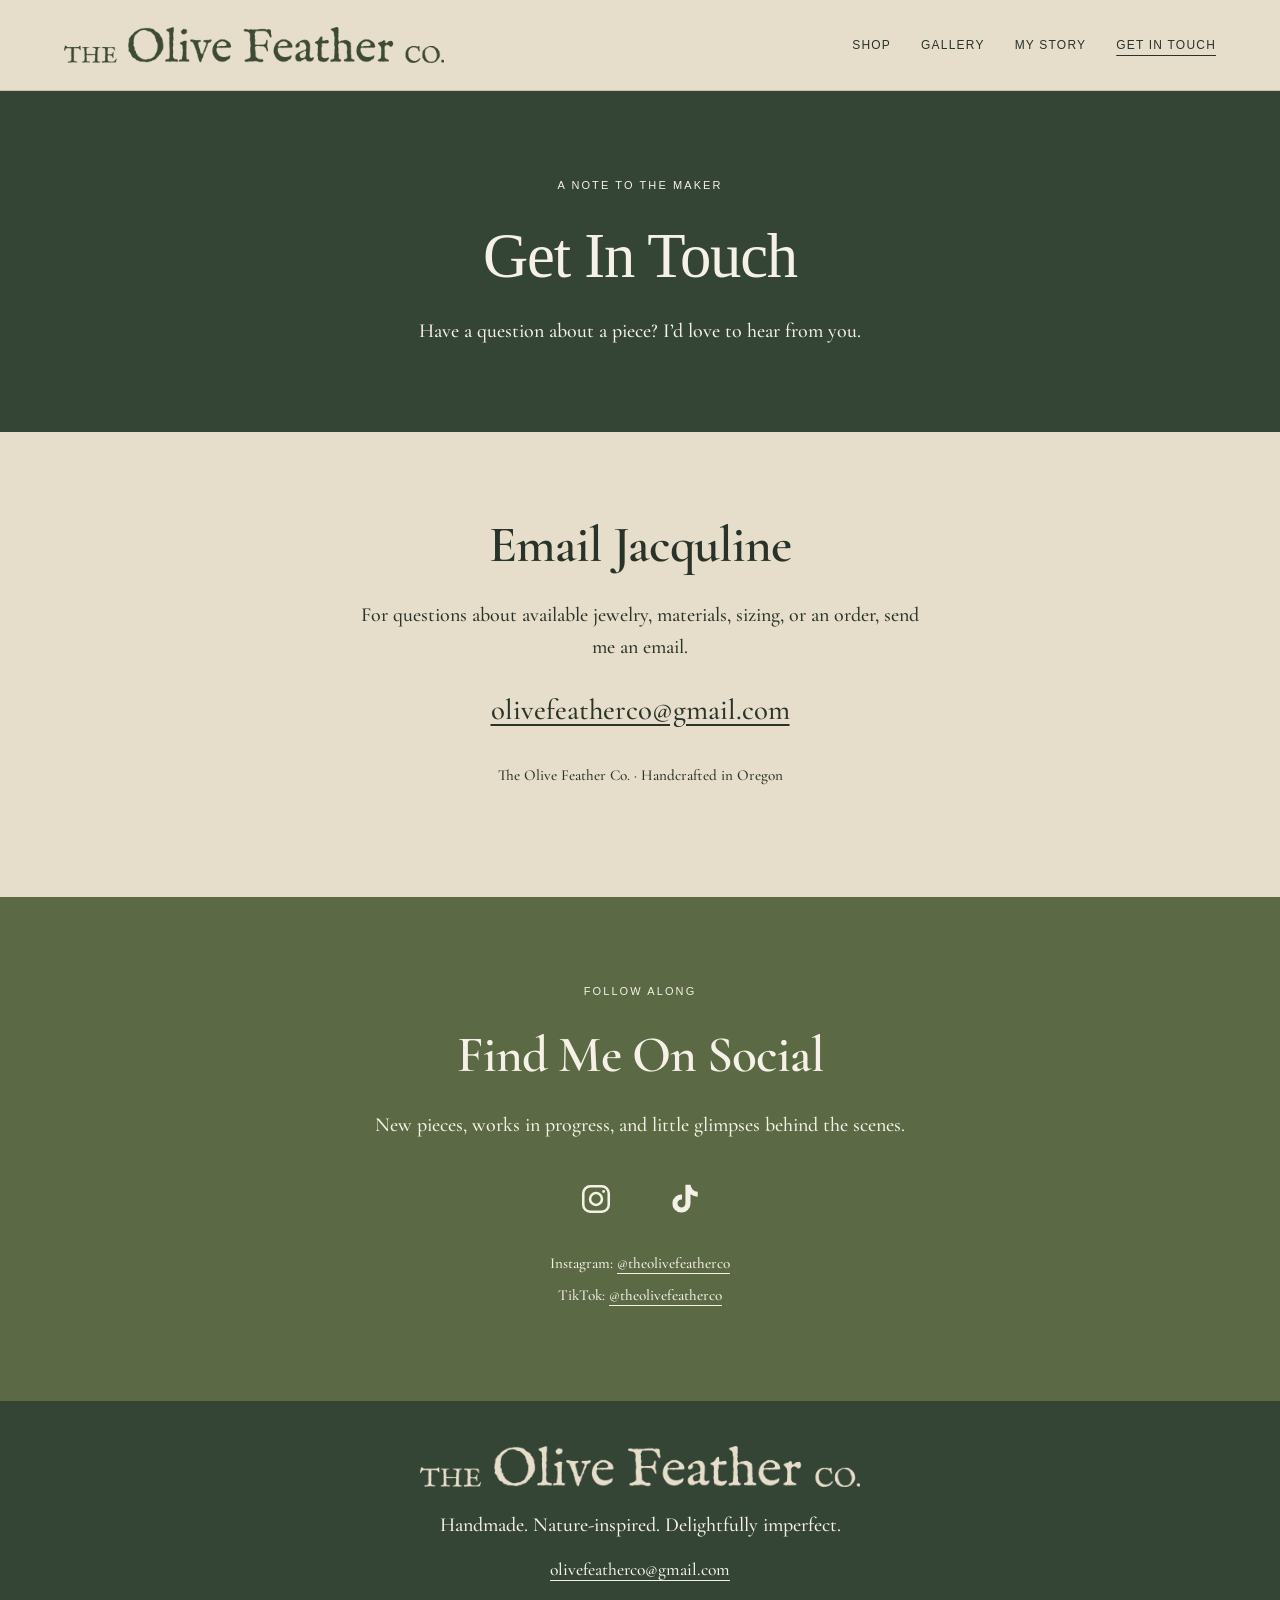
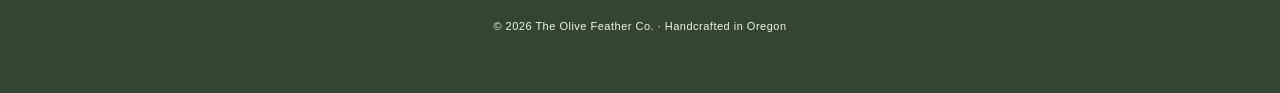
==== commit 08b8350a: "Trial IM FELL English and Cormorant Garamond typography; REVERT restores parent c70f7a465d5ec8d0314f" ====
--- a/contact.html
+++ b/contact.html
@@ -1,4 +1,4 @@
-<!doctype html><html lang="en"><head><meta charset="utf-8"><meta name="viewport" content="width=device-width, initial-scale=1"><meta name="description" content="Get in touch with Jacquline at The Olive Feather Co. Email questions about handmade jewelry or follow along on Instagram and TikTok."><meta name="theme-color" content="#354535"><title>Get In Touch | The Olive Feather Co.</title><link rel="stylesheet" href="styles.css?v=20261015-wordmarks"></head><body><a class="skip" href="#main">Skip to main content</a><header class="site-header"><a class="brand" href="index.html" aria-label="The Olive Feather Co. home"><img class="brand-wordmark" src="images/wordmark-green.png" alt="The Olive Feather Co." width="2048" height="195"></a><nav aria-label="Main navigation"><a href="https://the-olive-feather-co.square.site/s/shop" target="_blank" rel="noopener noreferrer">SHOP</a><a href="gallery.html">Gallery</a><a href="story.html">My Story</a><a href="/contact.html?v=20261002-contact-refresh" aria-current="page">Get In Touch</a></nav></header><main id="main"><section class="story-page-intro"><p class="eyebrow">A Note To The Maker</p><h1>Get In Touch</h1><p>Have a question about a piece? I’d love to hear from you.</p></section><section class="contact-details"><h2>Email Jacquline</h2><p>For questions about available jewelry, materials, sizing, or an order, send me an email.</p><a class="contact-email" href="mailto:olivefeatherco@gmail.com">olivefeatherco@gmail.com</a><p class="contact-location">The Olive Feather Co. · Handcrafted in Oregon</p></section><section class="contact"><p class="eyebrow">Follow Along</p><h2>Find Me On Social</h2><p>New pieces, works in progress, and little glimpses behind the scenes.</p><div class="contact-links">
+<!doctype html><html lang="en"><head><meta charset="utf-8"><meta name="viewport" content="width=device-width, initial-scale=1"><meta name="description" content="Get in touch with Jacquline at The Olive Feather Co. Email questions about handmade jewelry or follow along on Instagram and TikTok."><meta name="theme-color" content="#354535"><title>Get In Touch | The Olive Feather Co.</title><link rel="stylesheet" href="styles.css?v=20261015-wordmarks"><link rel="preconnect" href="https://fonts.googleapis.com"><link rel="preconnect" href="https://fonts.gstatic.com" crossorigin><link rel="stylesheet" href="https://fonts.googleapis.com/css2?family=Cormorant+Garamond:ital,wght@0,500;0,600;1,500;1,600&amp;family=IM+Fell+English:ital@0;1&amp;display=swap"><link rel="stylesheet" href="typography.css?v=20261015-font-trial"></head><body><a class="skip" href="#main">Skip to main content</a><header class="site-header"><a class="brand" href="index.html" aria-label="The Olive Feather Co. home"><img class="brand-wordmark" src="images/wordmark-green.png" alt="The Olive Feather Co." width="2048" height="195"></a><nav aria-label="Main navigation"><a href="https://the-olive-feather-co.square.site/s/shop" target="_blank" rel="noopener noreferrer">SHOP</a><a href="gallery.html">Gallery</a><a href="story.html">My Story</a><a href="/contact.html?v=20261002-contact-refresh" aria-current="page">Get In Touch</a></nav></header><main id="main"><section class="story-page-intro"><p class="eyebrow">A Note To The Maker</p><h1>Get In Touch</h1><p>Have a question about a piece? I’d love to hear from you.</p></section><section class="contact-details"><h2>Email Jacquline</h2><p>For questions about available jewelry, materials, sizing, or an order, send me an email.</p><a class="contact-email" href="mailto:olivefeatherco@gmail.com">olivefeatherco@gmail.com</a><p class="contact-location">The Olive Feather Co. · Handcrafted in Oregon</p></section><section class="contact"><p class="eyebrow">Follow Along</p><h2>Find Me On Social</h2><p>New pieces, works in progress, and little glimpses behind the scenes.</p><div class="contact-links">
 <a href="https://www.instagram.com/theolivefeatherco/" target="_blank" rel="noopener noreferrer" aria-label="The Olive Feather Co. on Instagram">
 <svg viewBox="0 0 24 24" fill="none" stroke="currentColor" stroke-width="1.8" aria-hidden="true"><rect x="3" y="3" width="18" height="18" rx="5"/><circle cx="12" cy="12" r="4.2"/><circle cx="17.4" cy="6.7" r="1" fill="currentColor" stroke="none"/></svg></a>
 <a href="https://www.tiktok.com/@theolivefeatherco" target="_blank" rel="noopener noreferrer" aria-label="The Olive Feather Co. on TikTok">
--- a/typography.css
+++ b/typography.css
@@ -0,0 +1,13 @@
+/* Typography trial. Before-change commit: c70f7a465d5ec8d0314f0d57e69d96154c67599e.
+   Revert this commit to restore the exact pre-trial appearance. */
+body{font-family:"Cormorant Garamond",Georgia,"Times New Roman",serif;font-size:20px;font-weight:500;line-height:1.6}
+h1{font-family:"IM Fell English",Georgia,serif;font-weight:400;letter-spacing:-.02em}
+h2,h3{font-family:"Cormorant Garamond",Georgia,serif;font-weight:600}
+h1 em{font-weight:400}
+h2 em,h3 em{font-weight:600}
+.hero-description{font-size:1.25rem}
+.gallery figcaption p{font-size:1.15rem}
+.gallery figcaption h3{font-weight:600}
+.piece-title,.makers-album .piece-title{font-family:"Cormorant Garamond",Georgia,serif;font-weight:600}
+.text-link,footer>a:not(.footer-brand){font-size:1.1rem}
+@media(max-width:600px){body{font-size:19px}.hero-description{font-size:1.2rem}.gallery figcaption p{font-size:1rem;line-height:1.5}.gallery figcaption h3{font-size:clamp(1.1rem,4.6vw,1.4rem)}}
